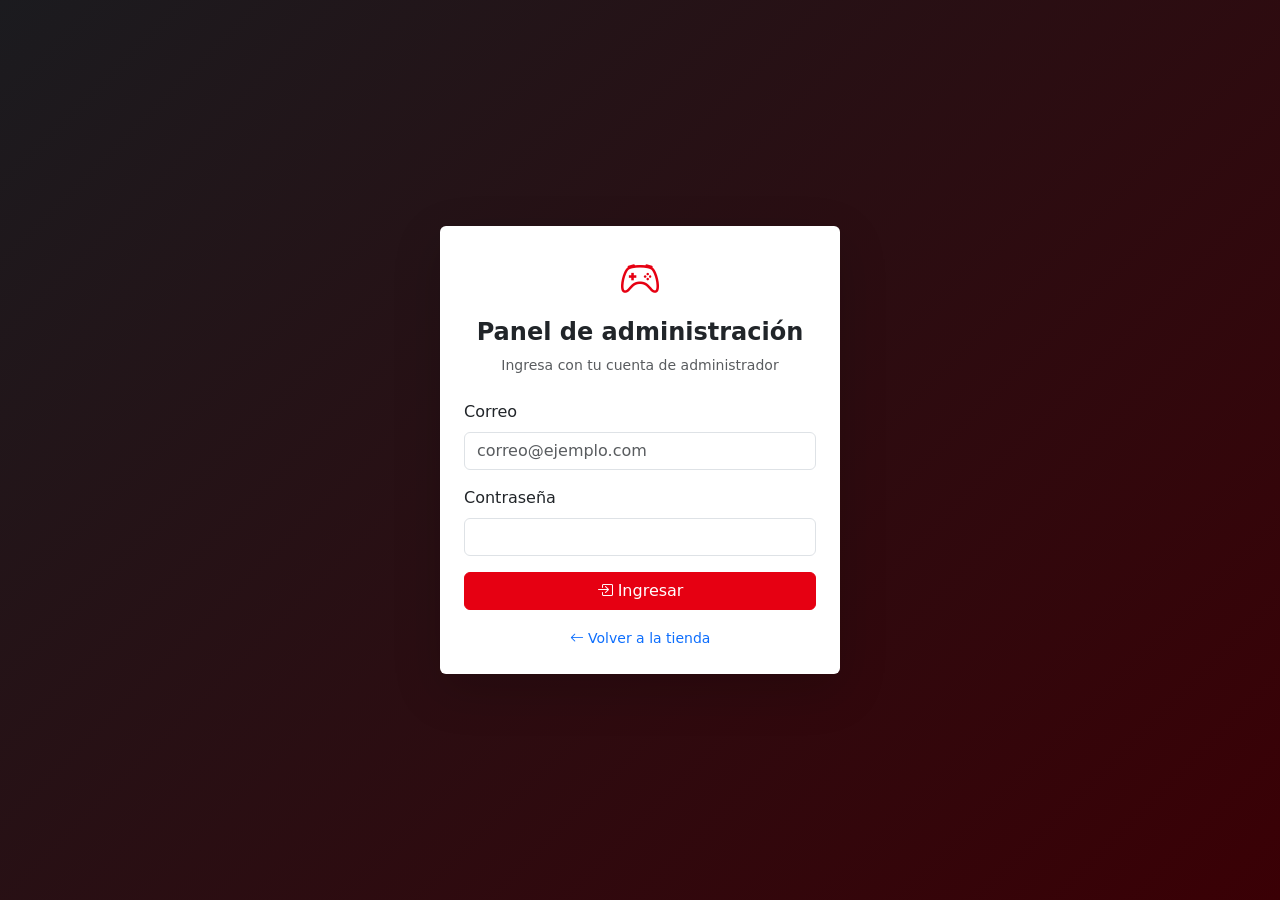
==== admin.html @ 1fa8fae7 "Add files via upload" ====
<!DOCTYPE html>
<html lang="es">
<head>
  <meta charset="UTF-8">
  <meta name="viewport" content="width=device-width, initial-scale=1.0">
  <title>Games - Administración</title>

  <!-- Si no inició sesión, lo regresa al login antes de mostrar la página -->
  <script>
    if (sessionStorage.getItem("sesionAdmin") !== "activa") {
      window.location.href = "login.html";
    }
  </script>

  <!-- Bootstrap e íconos -->
  <link rel="stylesheet" href="https://cdn.jsdelivr.net/npm/bootstrap@5.3.3/dist/css/bootstrap.min.css">
  <link rel="stylesheet" href="https://cdn.jsdelivr.net/npm/bootstrap-icons@1.11.3/font/bootstrap-icons.min.css">

  <!-- Estilos propios -->
  <link rel="stylesheet" href="css/estilos.css">
</head>
<body>

  <!-- ===================== MENÚ ===================== -->
  <nav class="navbar navbar-dark">
    <div class="container">
      <a class="navbar-brand" href="index.html"><i class="bi bi-controller"></i> Games <small class="fs-6 fw-normal">Admin</small></a>
      <div class="d-flex gap-2">
        <a href="catalogo.html" class="btn btn-outline-light btn-sm"><i class="bi bi-shop"></i> Ver tienda</a>
        <button type="button" class="btn btn-rojo btn-sm" onclick="cerrarSesion()">
          <i class="bi bi-box-arrow-right"></i> Cerrar sesión
        </button>
      </div>
    </div>
  </nav>


  <main class="container my-4">

    <!-- Resumen -->
    <div class="row g-3 mb-4">
      <div class="col-md-4">
        <div class="card shadow-sm border-0 tarjeta-info">
          <div class="card-body">
            <small class="text-muted">Total de productos</small>
            <p id="totalProductos" class="h3 fw-bold mb-0">0</p>
          </div>
        </div>
      </div>
      <div class="col-md-4">
        <div class="card shadow-sm border-0 tarjeta-info">
          <div class="card-body">
            <small class="text-muted">Unidades en stock</small>
            <p id="totalStock" class="h3 fw-bold mb-0">0</p>
          </div>
        </div>
      </div>
      <div class="col-md-4">
        <div class="card shadow-sm border-0 tarjeta-info">
          <div class="card-body">
            <small class="text-muted">Productos agotados</small>
            <p id="totalAgotados" class="h3 fw-bold mb-0 texto-rojo">0</p>
          </div>
        </div>
      </div>
    </div>

    <!-- Título, buscador y botón nuevo -->
    <div class="row g-2 align-items-center mb-3">
      <div class="col-md-4">
        <h1 class="h4 fw-bold mb-0">Gestión de productos</h1>
      </div>
      <div class="col-md-5">
        <input type="text" id="buscador" class="form-control" placeholder="Buscar por nombre...">
      </div>
      <div class="col-md-3">
        <button type="button" class="btn btn-rojo w-100" onclick="abrirModalNuevo()">
          <i class="bi bi-plus-lg"></i> Nuevo producto
        </button>
      </div>
    </div>

    <!-- Tabla de productos -->
    <div class="card shadow-sm border-0">
      <div class="table-responsive">
        <table class="table table-hover align-middle mb-0 tabla-admin">
          <thead class="table-dark">
            <tr>
              <th>Imagen</th>
              <th>Nombre</th>
              <th>Categoría</th>
              <th>Plataforma</th>
              <th>Precio</th>
              <th>Stock</th>
              <th class="text-end">Acciones</th>
            </tr>
          </thead>
          <tbody id="tablaProductos">
            <tr><td colspan="7" class="text-center text-muted">Cargando...</td></tr>
          </tbody>
        </table>
      </div>
    </div>

  </main>


  <!-- ===================== MODAL: NUEVO / EDITAR ===================== -->
  <div class="modal fade" id="modalProducto" tabindex="-1">
    <div class="modal-dialog modal-lg modal-dialog-scrollable">
      <div class="modal-content">
        <form id="formProducto">

          <div class="modal-header">
            <h2 class="modal-title h5" id="tituloModal">Nuevo producto</h2>
            <button type="button" class="btn-close" data-bs-dismiss="modal"></button>
          </div>

          <div class="modal-body">
            <!-- Guarda el id al editar (vacío si es nuevo) -->
            <input type="hidden" id="id">

            <div class="row g-3">
              <div class="col-12">
                <label for="nombre" class="form-label">Nombre</label>
                <input type="text" id="nombre" class="form-control" required>
              </div>

              <div class="col-md-6">
                <label for="categoria" class="form-label">Categoría</label>
                <!-- Las opciones se cargan desde MockAPI -->
                <select id="categoria" class="form-select" required></select>
              </div>
              <div class="col-md-6">
                <label for="plataforma" class="form-label">Plataforma</label>
                <select id="plataforma" class="form-select" required>
                  <option>Nintendo</option>
                  <option>PlayStation</option>
                  <option>Xbox</option>
                  <option>Multiplataforma</option>
                </select>
              </div>

              <div class="col-12">
                <label for="descripcion" class="form-label">Descripción</label>
                <textarea id="descripcion" class="form-control" rows="2" required></textarea>
              </div>

              <div class="col-md-6">
                <label for="precio" class="form-label">Precio (Bs.)</label>
                <input type="number" id="precio" class="form-control" min="0" step="0.01" required>
              </div>
              <div class="col-md-6">
                <label for="stock" class="form-label">Stock</label>
                <input type="number" id="stock" class="form-control" min="0" step="1" required>
              </div>

              <div class="col-12">
                <label for="imagenUrl" class="form-label">URL de la imagen</label>
                <input type="url" id="imagenUrl" class="form-control" placeholder="https://..." required>
              </div>
            </div>
          </div>

          <div class="modal-footer">
            <button type="button" class="btn btn-secondary" data-bs-dismiss="modal">Cancelar</button>
            <button type="submit" class="btn btn-rojo">Guardar</button>
          </div>

        </form>
      </div>
    </div>
  </div>


  <script src="https://cdn.jsdelivr.net/npm/bootstrap@5.3.3/dist/js/bootstrap.bundle.min.js"></script>
  <script src="js/config.js"></script>
  <script src="js/admin.js"></script>
</body>
</html>
---- css/estilos.css ----
/* =========================================================
   Games - Estilos
   ========================================================= */


/* ---------- Colores ---------- */
:root {
  --rojo: #e60012;
  --rojo-oscuro: #b8000e;
  --oscuro: #1b1b1f;
  --gris-fondo: #f4f5f7;
}

body {
  background-color: var(--gris-fondo);
}


/* ---------- Botón y textos en rojo ---------- */
.btn-rojo {
  background-color: var(--rojo);
  border-color: var(--rojo);
  color: white;
}

.btn-rojo:hover,
.btn-rojo:focus {
  background-color: var(--rojo-oscuro);
  border-color: var(--rojo-oscuro);
  color: white;
}

.texto-rojo {
  color: var(--rojo);
}


/* ---------- Menú ---------- */
.navbar {
  background-color: var(--oscuro);
}

.navbar-brand {
  font-weight: 800;
  font-size: 1.5rem;
  letter-spacing: 1px;
}

.navbar-brand i {
  color: var(--rojo);
}

.navbar .nav-link.active {
  color: var(--rojo) !important;
}


/* ---------- Portada (inicio) ---------- */
.portada {
  background: linear-gradient(135deg, var(--rojo) 0%, #8a000b 100%);
  color: white;
  padding: 70px 0;
}

.portada h1 {
  font-weight: 800;
  font-size: 2.8rem;
}

.portada img {
  max-height: 300px;
  object-fit: contain;
  border-radius: 16px;
  box-shadow: 0 10px 30px rgba(0, 0, 0, 0.35);
}


/* ---------- Secciones ---------- */
.seccion {
  padding: 60px 0;
}

.seccion-blanca {
  background-color: white;
}

.titulo-seccion {
  font-weight: 800;
  margin-bottom: 8px;
}

.linea-roja {
  width: 60px;
  height: 4px;
  background-color: var(--rojo);
  margin: 0 auto 30px auto;
}

/* Tarjetas de categorías, misión y visión */
.tarjeta-info {
  border: none;
  border-top: 4px solid var(--rojo);
}

.icono-grande {
  font-size: 2.5rem;
  color: var(--rojo);
}


/* ---------- Catálogo ---------- */
.tarjeta-producto {
  border: none;
  transition: transform 0.15s, box-shadow 0.15s;
}

.tarjeta-producto:hover {
  transform: translateY(-4px);
  box-shadow: 0 8px 20px rgba(0, 0, 0, 0.12) !important;
}

.tarjeta-producto img {
  height: 190px;
  object-fit: contain;
  background-color: white;
  padding: 10px;
}

.contenedor-imagen {
  position: relative;
  border-bottom: 1px solid #eee;
}

/* Etiqueta de plataforma encima de la imagen */
.etiqueta-plataforma {
  position: absolute;
  top: 10px;
  left: 10px;
}

.precio {
  font-size: 1.3rem;
  font-weight: 800;
  color: var(--rojo);
}

.descripcion-producto {
  font-size: 0.85rem;
  color: #6c757d;
}

/* Producto agotado */
.agotado img {
  filter: grayscale(100%);
  opacity: 0.5;
}

/* Botones de filtro por categoría */
.filtros .btn {
  margin: 0 6px 8px 0;
}


/* ---------- Colores por plataforma ---------- */
.plataforma-nintendo {
  background-color: var(--rojo);
}

.plataforma-playstation {
  background-color: #0070d1;
}

.plataforma-xbox {
  background-color: #107c10;
}

.plataforma-multiplataforma {
  background-color: #6c757d;
}


/* ---------- Login ---------- */
.fondo-login {
  min-height: 100vh;
  background: linear-gradient(135deg, var(--oscuro) 0%, #3a0005 100%);
}

.caja-login {
  max-width: 400px;
  width: 100%;
}


/* ---------- Admin ---------- */
.tabla-admin img {
  width: 60px;
  height: 45px;
  object-fit: contain;
  background-color: white;
}


/* ---------- Pie de página ---------- */
footer {
  background-color: var(--oscuro);
  color: #adb5bd;
  font-size: 0.9rem;
}

footer a {
  color: #adb5bd;
}
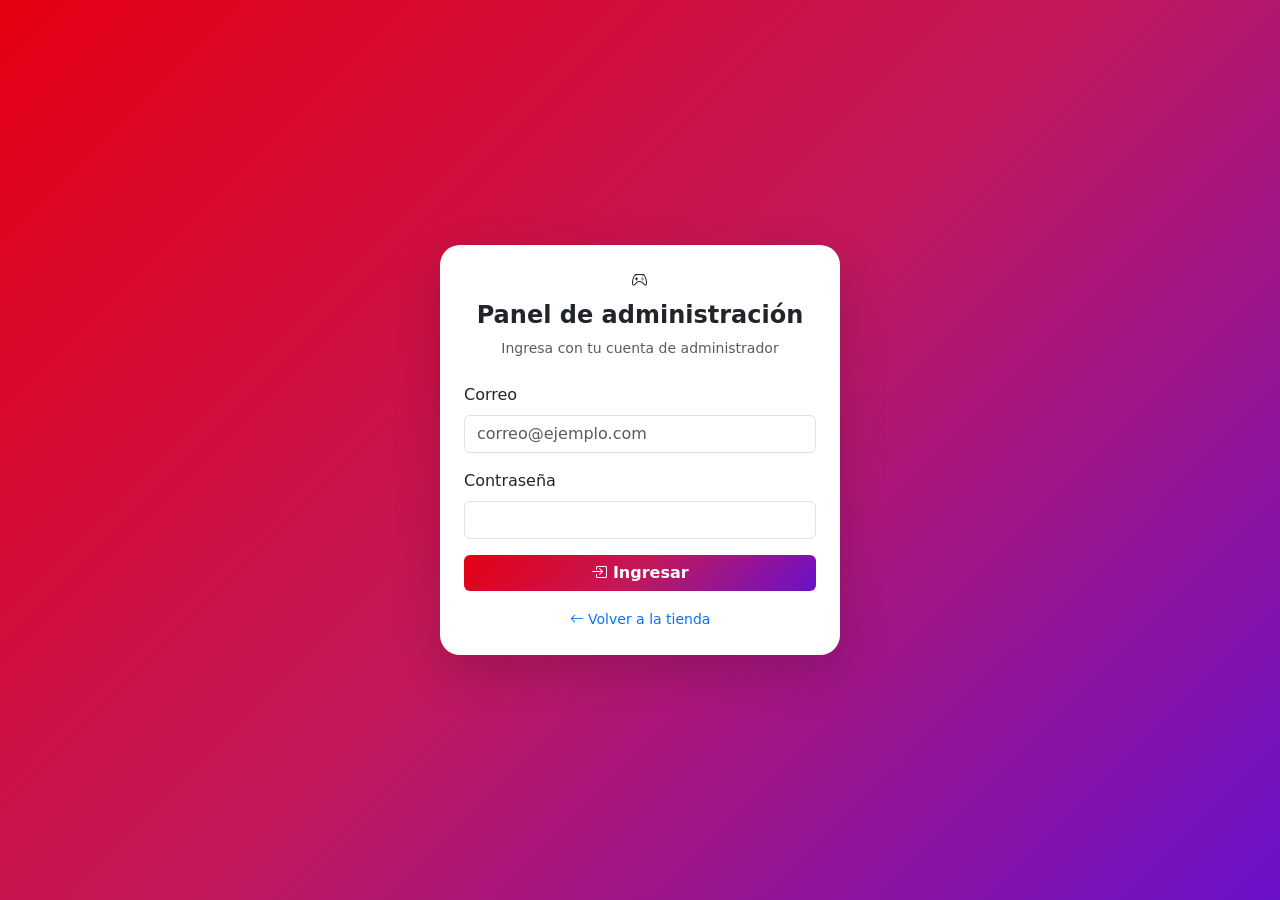
==== commit 690579be: "Add files via upload" ====
--- a/admin.html
+++ b/admin.html
@@ -5,23 +5,18 @@
   <meta name="viewport" content="width=device-width, initial-scale=1.0">
   <title>Games - Administración</title>
 
-  <!-- Si no inició sesión, lo regresa al login antes de mostrar la página -->
   <script>
     if (sessionStorage.getItem("sesionAdmin") !== "activa") {
       window.location.href = "login.html";
     }
   </script>
 
-  <!-- Bootstrap e íconos -->
   <link rel="stylesheet" href="https://cdn.jsdelivr.net/npm/bootstrap@5.3.3/dist/css/bootstrap.min.css">
   <link rel="stylesheet" href="https://cdn.jsdelivr.net/npm/bootstrap-icons@1.11.3/font/bootstrap-icons.min.css">
 
-  <!-- Estilos propios -->
   <link rel="stylesheet" href="css/estilos.css">
 </head>
 <body>
-
-  <!-- ===================== MENÚ ===================== -->
   <nav class="navbar navbar-dark">
     <div class="container">
       <a class="navbar-brand" href="index.html"><i class="bi bi-controller"></i> Games <small class="fs-6 fw-normal">Admin</small></a>
@@ -34,38 +29,35 @@
     </div>
   </nav>
 
-
   <main class="container my-4">
 
-    <!-- Resumen -->
     <div class="row g-3 mb-4">
       <div class="col-md-4">
-        <div class="card shadow-sm border-0 tarjeta-info">
+        <div class="card shadow tarjeta-resumen resumen-1">
           <div class="card-body">
-            <small class="text-muted">Total de productos</small>
+            <small class="text-white-50">Total de productos</small>
             <p id="totalProductos" class="h3 fw-bold mb-0">0</p>
           </div>
         </div>
       </div>
       <div class="col-md-4">
-        <div class="card shadow-sm border-0 tarjeta-info">
+        <div class="card shadow tarjeta-resumen resumen-2">
           <div class="card-body">
-            <small class="text-muted">Unidades en stock</small>
+            <small class="text-white-50">Unidades en stock</small>
             <p id="totalStock" class="h3 fw-bold mb-0">0</p>
           </div>
         </div>
       </div>
       <div class="col-md-4">
-        <div class="card shadow-sm border-0 tarjeta-info">
+        <div class="card shadow tarjeta-resumen resumen-3">
           <div class="card-body">
-            <small class="text-muted">Productos agotados</small>
-            <p id="totalAgotados" class="h3 fw-bold mb-0 texto-rojo">0</p>
+            <small class="text-white-50">Productos agotados</small>
+            <p id="totalAgotados" class="h3 fw-bold mb-0">0</p>
           </div>
         </div>
       </div>
     </div>
 
-    <!-- Título, buscador y botón nuevo -->
     <div class="row g-2 align-items-center mb-3">
       <div class="col-md-4">
         <h1 class="h4 fw-bold mb-0">Gestión de productos</h1>
@@ -80,7 +72,6 @@
       </div>
     </div>
 
-    <!-- Tabla de productos -->
     <div class="card shadow-sm border-0">
       <div class="table-responsive">
         <table class="table table-hover align-middle mb-0 tabla-admin">
@@ -104,8 +95,6 @@
 
   </main>
 
-
-  <!-- ===================== MODAL: NUEVO / EDITAR ===================== -->
   <div class="modal fade" id="modalProducto" tabindex="-1">
     <div class="modal-dialog modal-lg modal-dialog-scrollable">
       <div class="modal-content">
@@ -117,7 +106,6 @@
           </div>
 
           <div class="modal-body">
-            <!-- Guarda el id al editar (vacío si es nuevo) -->
             <input type="hidden" id="id">
 
             <div class="row g-3">
@@ -128,7 +116,6 @@
 
               <div class="col-md-6">
                 <label for="categoria" class="form-label">Categoría</label>
-                <!-- Las opciones se cargan desde MockAPI -->
                 <select id="categoria" class="form-select" required></select>
               </div>
               <div class="col-md-6">
@@ -172,7 +159,6 @@
     </div>
   </div>
 
-
   <script src="https://cdn.jsdelivr.net/npm/bootstrap@5.3.3/dist/js/bootstrap.bundle.min.js"></script>
   <script src="js/config.js"></script>
   <script src="js/admin.js"></script>
--- a/css/estilos.css
+++ b/css/estilos.css
@@ -1,32 +1,35 @@
-/* =========================================================
-   Games - Estilos
-   ========================================================= */
-
-
-/* ---------- Colores ---------- */
 :root {
   --rojo: #e60012;
-  --rojo-oscuro: #b8000e;
-  --oscuro: #1b1b1f;
-  --gris-fondo: #f4f5f7;
+  --rojo-oscuro: #a8000d;
+  --morado: #6a11cb;
+  --azul-ps: #0070d1;
+  --verde-xbox: #107c10;
+  --oscuro: #12121a;
+  --oscuro-2: #1d1d2b;
+  --gris-fondo: #f3f4f8;
+
+  --degradado: linear-gradient(135deg, #e60012 0%, #c2185b 50%, #6a11cb 100%);
 }
 
 body {
   background-color: var(--gris-fondo);
-}
-
-
-/* ---------- Botón y textos en rojo ---------- */
+  font-family: "Segoe UI", system-ui, Arial, sans-serif;
+}
+
+h1, h2, h3, .navbar-brand {
+  font-weight: 800;
+}
+
 .btn-rojo {
-  background-color: var(--rojo);
-  border-color: var(--rojo);
-  color: white;
+  background: var(--degradado);
+  border: none;
+  color: white;
+  font-weight: 600;
 }
 
 .btn-rojo:hover,
 .btn-rojo:focus {
-  background-color: var(--rojo-oscuro);
-  border-color: var(--rojo-oscuro);
+  background: var(--rojo-oscuro);
   color: white;
 }
 
@@ -34,15 +37,21 @@
   color: var(--rojo);
 }
 
-
-/* ---------- Menú ---------- */
+.texto-degradado {
+  background: var(--degradado);
+  -webkit-background-clip: text;
+  background-clip: text;
+  color: transparent;
+}
+
 .navbar {
   background-color: var(--oscuro);
+  border-bottom: 3px solid transparent;
+  border-image: var(--degradado) 1;
 }
 
 .navbar-brand {
-  font-weight: 800;
-  font-size: 1.5rem;
+  font-size: 1.6rem;
   letter-spacing: 1px;
 }
 
@@ -50,96 +59,311 @@
   color: var(--rojo);
 }
 
-.navbar .nav-link.active {
-  color: var(--rojo) !important;
-}
-
-
-/* ---------- Portada (inicio) ---------- */
+.navbar .nav-link {
+  font-weight: 500;
+}
+
+.navbar .nav-link.active,
+.navbar .nav-link:hover {
+  color: #ff4d6d !important;
+}
+
 .portada {
-  background: linear-gradient(135deg, var(--rojo) 0%, #8a000b 100%);
-  color: white;
+  background: var(--degradado);
+  color: white;
+  padding: 80px 0 110px 0;
+  position: relative;
+  overflow: hidden;
+}
+
+.portada::before,
+.portada::after {
+  content: "";
+  position: absolute;
+  border-radius: 50%;
+  background-color: rgba(255, 255, 255, 0.08);
+}
+
+.portada::before {
+  width: 420px;
+  height: 420px;
+  top: -140px;
+  right: -100px;
+}
+
+.portada::after {
+  width: 260px;
+  height: 260px;
+  bottom: -120px;
+  left: -60px;
+}
+
+.portada h1 {
+  font-size: 3rem;
+  line-height: 1.1;
+}
+
+.etiqueta-portada {
+  display: inline-block;
+  background-color: rgba(255, 255, 255, 0.18);
+  border-radius: 50px;
+  padding: 6px 16px;
+  font-size: 0.85rem;
+  font-weight: 600;
+  margin-bottom: 16px;
+}
+
+.consolas-portada {
+  position: relative;
+  height: 320px;
+}
+
+.consolas-portada img {
+  position: absolute;
+  filter: drop-shadow(0 15px 25px rgba(0, 0, 0, 0.45));
+}
+
+.consola-1 {
+  width: 62%;
+  left: 18%;
+  top: 30px;
+  z-index: 2;
+}
+
+.consola-2 {
+  width: 34%;
+  left: 0;
+  top: 120px;
+}
+
+.consola-3 {
+  width: 34%;
+  right: 0;
+  top: 110px;
+}
+
+.beneficios {
+  margin-top: -55px;
+  position: relative;
+  z-index: 3;
+}
+
+.beneficio {
+  background-color: white;
+  border-radius: 16px;
+  padding: 18px;
+  box-shadow: 0 10px 30px rgba(0, 0, 0, 0.08);
+  display: flex;
+  align-items: center;
+  gap: 12px;
+  height: 100%;
+}
+
+.beneficio i {
+  font-size: 1.8rem;
+  color: var(--rojo);
+}
+
+.seccion {
   padding: 70px 0;
 }
 
-.portada h1 {
-  font-weight: 800;
-  font-size: 2.8rem;
-}
-
-.portada img {
-  max-height: 300px;
-  object-fit: contain;
-  border-radius: 16px;
-  box-shadow: 0 10px 30px rgba(0, 0, 0, 0.35);
-}
-
-
-/* ---------- Secciones ---------- */
-.seccion {
-  padding: 60px 0;
-}
-
-.seccion-blanca {
+.seccion-oscura {
+  background: linear-gradient(180deg, var(--oscuro) 0%, var(--oscuro-2) 100%);
+  color: white;
+}
+
+.titulo-seccion {
+  margin-bottom: 8px;
+}
+
+.linea-roja {
+  width: 70px;
+  height: 5px;
+  border-radius: 5px;
+  background: var(--degradado);
+  margin: 0 auto 35px auto;
+}
+
+.tarjeta-plataforma {
+  display: block;
+  border-radius: 20px;
+  padding: 25px;
+  color: white;
+  text-decoration: none;
+  position: relative;
+  overflow: hidden;
+  min-height: 220px;
+  transition: transform 0.2s;
+}
+
+.tarjeta-plataforma:hover {
+  transform: translateY(-6px);
+  color: white;
+}
+
+.tarjeta-plataforma img {
+  position: absolute;
+  right: -10px;
+  bottom: 10px;
+  width: 60%;
+  filter: drop-shadow(0 10px 15px rgba(0, 0, 0, 0.4));
+}
+
+.fondo-nintendo {
+  background: linear-gradient(135deg, #ff1f3d 0%, #a8000d 100%);
+}
+
+.fondo-playstation {
+  background: linear-gradient(135deg, #2b8cff 0%, #00327a 100%);
+}
+
+.fondo-xbox {
+  background: linear-gradient(135deg, #2ecc40 0%, #0b5c0b 100%);
+}
+
+.tarjeta-categoria {
+  border: none;
+  border-radius: 18px;
+  transition: transform 0.2s, box-shadow 0.2s;
+}
+
+.tarjeta-categoria:hover {
+  transform: translateY(-5px);
+  box-shadow: 0 12px 25px rgba(0, 0, 0, 0.12) !important;
+}
+
+.circulo-icono {
+  width: 70px;
+  height: 70px;
+  border-radius: 50%;
+  margin: 0 auto;
+  background: var(--degradado);
+  color: white;
+  font-size: 2rem;
+  display: flex;
+  align-items: center;
+  justify-content: center;
+}
+
+.tarjeta-mv {
+  background-color: rgba(255, 255, 255, 0.06);
+  border: 1px solid rgba(255, 255, 255, 0.12);
+  border-radius: 20px;
+  padding: 30px;
+  height: 100%;
+}
+
+.tarjeta-mv .circulo-icono {
+  margin: 0 0 15px 0;
+}
+
+.tarjeta-mv p {
+  color: #c9c9d6;
+  margin-bottom: 0;
+}
+
+.tarjeta-contacto {
+  border: none;
+  border-radius: 20px;
+}
+
+.dato-contacto {
+  display: flex;
+  align-items: center;
+  gap: 12px;
+  margin-bottom: 14px;
+}
+
+.dato-contacto i {
+  width: 42px;
+  height: 42px;
+  border-radius: 12px;
+  background: var(--degradado);
+  color: white;
+  display: flex;
+  align-items: center;
+  justify-content: center;
+}
+
+.encabezado-catalogo {
+  background: var(--degradado);
+  color: white;
+  padding: 40px 0 70px 0;
+}
+
+.caja-filtros {
+  margin-top: -45px;
   background-color: white;
-}
-
-.titulo-seccion {
-  font-weight: 800;
-  margin-bottom: 8px;
-}
-
-.linea-roja {
-  width: 60px;
-  height: 4px;
-  background-color: var(--rojo);
-  margin: 0 auto 30px auto;
-}
-
-/* Tarjetas de categorías, misión y visión */
-.tarjeta-info {
-  border: none;
-  border-top: 4px solid var(--rojo);
-}
-
-.icono-grande {
-  font-size: 2.5rem;
-  color: var(--rojo);
-}
-
-
-/* ---------- Catálogo ---------- */
+  border-radius: 18px;
+  padding: 20px;
+  box-shadow: 0 10px 30px rgba(0, 0, 0, 0.08);
+}
+
+.filtros .btn {
+  margin: 0 6px 8px 0;
+  border-radius: 50px;
+}
+
 .tarjeta-producto {
   border: none;
-  transition: transform 0.15s, box-shadow 0.15s;
+  border-radius: 18px;
+  overflow: hidden;
+  transition: transform 0.2s, box-shadow 0.2s;
 }
 
 .tarjeta-producto:hover {
-  transform: translateY(-4px);
-  box-shadow: 0 8px 20px rgba(0, 0, 0, 0.12) !important;
-}
-
-.tarjeta-producto img {
-  height: 190px;
-  object-fit: contain;
-  background-color: white;
-  padding: 10px;
+  transform: translateY(-5px);
+  box-shadow: 0 12px 25px rgba(0, 0, 0, 0.12) !important;
 }
 
 .contenedor-imagen {
   position: relative;
-  border-bottom: 1px solid #eee;
-}
-
-/* Etiqueta de plataforma encima de la imagen */
+  height: 200px;
+  padding: 18px;
+  display: flex;
+  align-items: center;
+  justify-content: center;
+}
+
+.contenedor-imagen img {
+  max-width: 100%;
+  max-height: 100%;
+  object-fit: contain;
+  filter: drop-shadow(0 8px 10px rgba(0, 0, 0, 0.25));
+  transition: transform 0.2s;
+}
+
+.tarjeta-producto:hover .contenedor-imagen img {
+  transform: scale(1.06);
+}
+
+.zona-nintendo {
+  background: linear-gradient(135deg, #fff0f2 0%, #ffd2d8 100%);
+}
+
+.zona-playstation {
+  background: linear-gradient(135deg, #eef5ff 0%, #cfe3ff 100%);
+}
+
+.zona-xbox {
+  background: linear-gradient(135deg, #effbef 0%, #cdeccd 100%);
+}
+
+.zona-multiplataforma {
+  background: linear-gradient(135deg, #f4f4f7 0%, #e1e1e8 100%);
+}
+
 .etiqueta-plataforma {
   position: absolute;
-  top: 10px;
-  left: 10px;
+  top: 12px;
+  left: 12px;
+  border-radius: 50px;
+  padding: 5px 10px;
 }
 
 .precio {
-  font-size: 1.3rem;
+  font-size: 1.35rem;
   font-weight: 800;
   color: var(--rojo);
 }
@@ -149,64 +373,66 @@
   color: #6c757d;
 }
 
-/* Producto agotado */
-.agotado img {
+.agotado .contenedor-imagen img {
   filter: grayscale(100%);
-  opacity: 0.5;
-}
-
-/* Botones de filtro por categoría */
-.filtros .btn {
-  margin: 0 6px 8px 0;
-}
-
-
-/* ---------- Colores por plataforma ---------- */
+  opacity: 0.45;
+}
+
 .plataforma-nintendo {
   background-color: var(--rojo);
 }
 
 .plataforma-playstation {
-  background-color: #0070d1;
+  background-color: var(--azul-ps);
 }
 
 .plataforma-xbox {
-  background-color: #107c10;
+  background-color: var(--verde-xbox);
 }
 
 .plataforma-multiplataforma {
   background-color: #6c757d;
 }
 
-
-/* ---------- Login ---------- */
 .fondo-login {
   min-height: 100vh;
-  background: linear-gradient(135deg, var(--oscuro) 0%, #3a0005 100%);
+  background: var(--degradado);
 }
 
 .caja-login {
   max-width: 400px;
   width: 100%;
-}
-
-
-/* ---------- Admin ---------- */
+  border-radius: 20px;
+}
+
+.tarjeta-resumen {
+  border: none;
+  border-radius: 18px;
+  color: white;
+}
+
+.resumen-1 {
+  background: linear-gradient(135deg, #ff1f3d, #a8000d);
+}
+
+.resumen-2 {
+  background: linear-gradient(135deg, #2b8cff, #00327a);
+}
+
+.resumen-3 {
+  background: linear-gradient(135deg, #8e2de2, #4a00e0);
+}
+
 .tabla-admin img {
   width: 60px;
   height: 45px;
   object-fit: contain;
-  background-color: white;
-}
-
-
-/* ---------- Pie de página ---------- */
+}
+
 footer {
   background-color: var(--oscuro);
-  color: #adb5bd;
+  color: #a0a0b4;
   font-size: 0.9rem;
-}
-
-footer a {
-  color: #adb5bd;
-}
+  border-top: 3px solid transparent;
+  border-image: var(--degradado) 1;
+}
